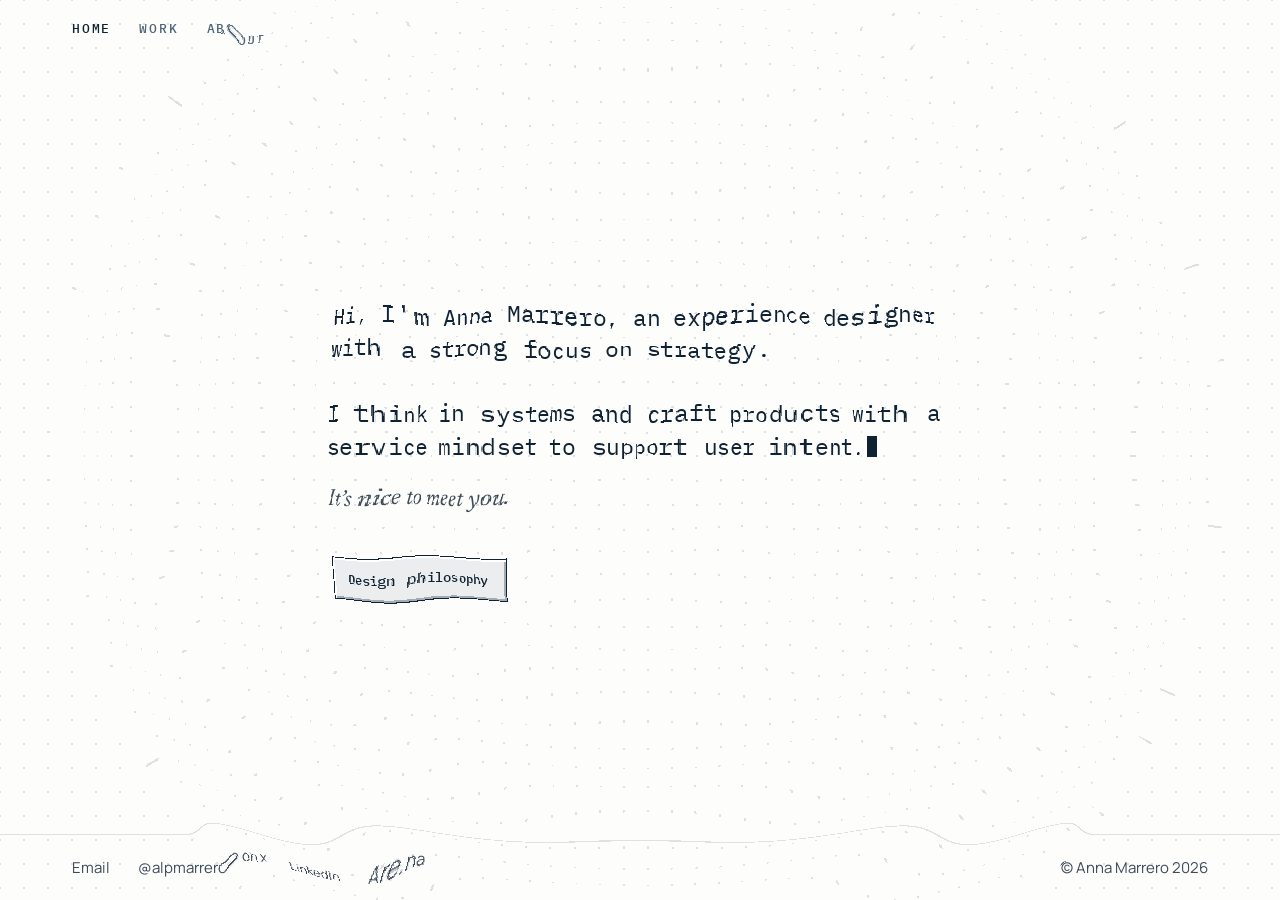
==== index.html @ e92972be "Initial commit: portfolio site Add Home nav link, improve nav legibility, and add subtle page transi" ====
<!doctype html>
<html lang="en">
<head>
<meta charset="utf-8">
<meta name="viewport" content="width=device-width, initial-scale=1">
<title>Anna Marrero — Experience Designer</title>
<meta name="description" content="Anna Marrero is an experience designer with a strong focus on strategy, systems and service design.">
<meta property="og:title" content="Anna Marrero — Experience Designer">
<meta property="og:description" content="Anna Marrero is an experience designer with a strong focus on strategy, systems and service design.">
<link rel="icon" href="/favicon.svg" type="image/svg+xml">
<link rel="preconnect" href="https://fonts.googleapis.com">
<link rel="preconnect" href="https://fonts.gstatic.com" crossorigin>
<link rel="stylesheet" href="https://fonts.googleapis.com/css2?family=Newsreader:opsz,wght@6..72,300;6..72,400&amp;family=Manrope:wght@400;600&amp;family=IBM+Plex+Mono:wght@400;500&amp;display=swap">
<style>
body{margin:0;background:#FDFDFC}
a{color:#0F2233}a:hover{color:#1F3A52}

/* Frosted glass over the page. The ripple clears it from the centre outward (driven from the
   script below). If the script never runs, it still fades away on its own. */
.hb-frost{animation:hb-safety .8s ease 4.5s forwards}
/* A no-op animation on the page itself: whenever the page is (re)played its start event
   restarts the ripple, even if nothing else is remounted. */
.hb-page{animation:hb-boot .01s both}
@keyframes hb-boot{from{opacity:.999}to{opacity:1}}
@keyframes hb-safety{to{opacity:0;visibility:hidden}}

.hb-nav a{text-decoration:none}
.hb-nav a:hover{text-decoration:underline;text-underline-offset:6px}
.hb-nav a:focus-visible{outline:2px solid #0F2233;outline-offset:4px}
.ft-links a{color:#3D4A57;text-decoration:none}
.ft-links a:hover{color:#0F2233;text-decoration:underline;text-underline-offset:5px}
.ft-links a:focus-visible{outline:2px solid #0F2233;outline-offset:4px}

/* Retro desktop-style button below the intro: square corners, bevelled edges, mono label.
   Pressing flips the bevel and nudges the label, like a classic OS button. */
.hb-btn{display:inline-flex;align-items:center;margin-top:18px;min-height:44px;padding:8px 18px;box-sizing:border-box;border-radius:0;border:1px solid #0F2233;background:#ECEDEE;color:#0F2233;font-family:'IBM Plex Mono','Courier New',monospace;font-size:14px;font-weight:500;letter-spacing:.02em;text-decoration:none;box-shadow:inset 2px 2px 0 #FFFFFF,inset -2px -2px 0 #A3ABB3;cursor:pointer}
.hb-btn:hover{background:#F4F5F6;color:#0F2233}
.hb-btn:active{background:#E2E4E6;box-shadow:inset 2px 2px 0 #A3ABB3,inset -2px -2px 0 #FFFFFF;padding:9px 17px 7px 19px}
.hb-btn:focus-visible{outline:1px dotted #0F2233;outline-offset:-6px}
/* Terminal-style cursor after the intro */
.hb-cursor{display:inline-block;width:.5em;height:.9em;margin-left:.12em;vertical-align:-.08em;background:#0F2233;animation:hb-blink 1.1s steps(1) infinite}
@keyframes hb-blink{50%{opacity:0}}
@media (prefers-reduced-motion: reduce){
  .hb-frost{display:none}
  .hb-cursor{animation:none}
}
/* Site header: logo placeholder and links in IBM Plex Mono; right side left open */
.hd-logo{display:inline-flex;align-items:center;justify-content:center;width:36px;height:36px;border-radius:10px;border:1px dashed rgba(15,34,51,.35);font-family:'IBM Plex Mono','Courier New',monospace;font-size:9px;font-weight:500;letter-spacing:.08em;text-transform:uppercase;color:#4E6578 !important;text-decoration:none !important}
.hd-links{display:flex;flex-wrap:wrap;gap:clamp(18px,2.4vw,28px);font-family:'IBM Plex Mono','Courier New',monospace;font-size:13px;font-weight:500;letter-spacing:.14em;text-transform:uppercase}
.hd-links a{color:#4E6578 !important;text-decoration:none !important;transition:color .2s ease}
.hd-links a:hover,.hd-links a[aria-current="page"]{color:#0F2233 !important}
</style>
<style>[hidden]{display:none !important}</style>
<link rel="stylesheet" href="/css/responsive.css">
</head>
<body>
<main class="hb-page" style="position: relative; min-height: 100vh; overflow: hidden; background: #FDFDFC; font-family: 'Manrope', system-ui, sans-serif">
  <svg aria-hidden="true" width="0" height="0" style="position: absolute">
    <filter id="hb-grain"><feTurbulence type="fractalNoise" baseFrequency="0.85" numOctaves="3" stitchTiles="stitch"></feTurbulence><feColorMatrix type="saturate" values="0"></feColorMatrix></filter>
    <!-- The ripple: a displacement map, redrawn every frame, that bends whatever sits on the page -->
    <filter id="hb-ripple" filterUnits="userSpaceOnUse" primitiveUnits="userSpaceOnUse" x="0" y="0" width="1440" height="900" color-interpolation-filters="sRGB">
      <feImage id="hb-ripple-map" x="0" y="0" width="1440" height="900" preserveAspectRatio="none" result="map"></feImage>
      <feDisplacementMap in="SourceGraphic" in2="map" scale="38" xChannelSelector="R" yChannelSelector="G"></feDisplacementMap>
    </filter>
  </svg>

  <!-- The interface surface: everything in here is bent by the ripple as it passes -->
  <div id="hb-surface" style="position: relative; min-height: 100vh">
    <div aria-hidden="true" style="position: absolute; inset: 0; background-image: radial-gradient(circle, rgba(15,34,51,.13) 1px, transparent 1.4px); background-size: 24px 24px; background-position: 12px 12px; pointer-events: none"></div>

    <!-- Top menu, the same as the other pages -->
    <div style="position: absolute; top: 0; left: 0; right: 0; z-index: 2">
      <div style="max-width: 1200px; margin: 0 auto; padding: 0 clamp(16px, 4vw, 32px); box-sizing: border-box">
        <header class="hb-nav" style="display: flex; flex-wrap: wrap; align-items: center; justify-content: space-between; gap: 12px 16px; padding: clamp(14px, 2vw, 20px) 0">
          <div style="display: flex; align-items: center; gap: clamp(20px, 3vw, 36px)">
            <nav class="hd-links" aria-label="Main"><a href="/" aria-current="page">Home</a><a href="/work">Work</a><a href="/about">About</a></nav>
          </div>
          <!-- Right side: intentionally left open -->
          <div aria-hidden="true"></div>
        </header>
      </div>
    </div>

    <!-- Text in a narrow centred column (about 45 characters a line), left-aligned within it -->
    <div style="position: relative; min-height: 100vh; max-width: 1200px; margin: 0 auto; display: flex; align-items: center; padding: 48px clamp(16px, 4vw, 32px); box-sizing: border-box">
      <div style="max-width: 620px; width: 100%; margin: 0 auto; display: flex; flex-direction: column; align-items: flex-start; gap: 22px; text-align: left">
        <!-- Intro line set in the same type as the heading, so the two read as one statement -->
        <div style="display: flex; flex-direction: column; align-items: flex-start">
          <h1 class="hb-term" style="margin: 0; font-family: 'IBM Plex Mono', 'Courier New', monospace; font-size: clamp(20px, calc(20px + 4 * (100vw - 390px) / 1050), 24px); font-weight: 400; line-height: 1.4; letter-spacing: -0.01em; color: #0F2233; text-wrap: pretty">Hi, I'm Anna Marrero, an experience designer with a strong focus on strategy.<br><br>I think in systems and craft products with a service mindset to support user intent.<span class="hb-cursor" aria-hidden="true"></span></h1>
        </div>
        <p style="margin: 0; max-width: 520px; font-family: 'Newsreader', Georgia, serif; font-size: clamp(20px, calc(20px + 4 * (100vw - 390px) / 1050), 24px); font-style: italic; font-weight: 400; line-height: 1.4; color: #3D4A57">It’s nice to meet you.</p>
        <!-- Link to the Design Philosophy section on the About page -->
        <a class="hb-btn" href="/about#manifesto">Design philosophy</a>
      </div>
    </div>
    <!-- Footer: email and social links on the left, name on the right -->
    <footer style="position: absolute; left: 0; right: 0; bottom: 0; z-index: 2; border-top: 1px solid rgba(15,34,51,.12)">
      <div style="max-width: 1200px; margin: 0 auto; padding: 22px clamp(16px, 4vw, 32px); box-sizing: border-box; display: flex; flex-wrap: wrap; align-items: center; justify-content: space-between; gap: 12px 24px; font-family: 'Manrope', system-ui, sans-serif; font-size: 15px; color: #3D4A57">
        <nav class="ft-links" aria-label="Elsewhere" style="display: flex; flex-wrap: wrap; gap: 8px clamp(16px, 2.4vw, 28px)"><a href="mailto:alpmarrero@gmail.com">Email</a><a href="https://x.com/alpmarrero" target="_blank" rel="noopener noreferrer">@alpmarrero on X</a>
          <a href="https://www.linkedin.com/in/alpmarrero/" target="_blank" rel="noopener noreferrer">LinkedIn</a>
          <a href="https://www.are.na/anna-marrero" target="_blank" rel="noopener noreferrer">Are.na</a>
        </nav>
        <p style="margin: 0">© Anna Marrero 2026</p>
      </div>
    </footer>
  </div>

  
  <div class="hb-frost" id="hb-frost" aria-hidden="true" style="position: absolute; inset: 0; background: rgba(250,250,249,.62); -webkit-backdrop-filter: blur(10px); backdrop-filter: blur(10px); pointer-events: none">
    <svg style="position: absolute; inset: 0; width: 100%; height: 100%; opacity: 0.35; mix-blend-mode: multiply"><rect width="100%" height="100%" filter="url(#hb-grain)"></rect></svg>
  </div>
  
</main>
<script src="/js/ripple.js" defer></script>
</body>
</html>
---- css/responsive.css ----
/* Shared responsive rules. Loaded after each page's own styles, so these win on small screens. */

/* Tablet and phone (single-column layouts) */
@media (max-width: 820px) {
  /* Paragraphs nudged down to line up with a heading beside them on desktop
     sit directly under the heading once the columns stack. */
  .cs-split > .cs-p[style*="padding-top"] { padding-top: 0 !important; }
  .cs-split { row-gap: 16px; }

  /* Analysis Agent quality gauge: stack the two labels so they don't collide. */
  .aa-gauge { padding-top: 62px; }
  .aa-gtag-final { bottom: 54px; }
}

/* Phone */
@media (max-width: 600px) {
  /* Small hint on expandable images, since phones have no hover cursor. */
  .cs-zoom { position: relative; }
  .cs-zoom::after {
    content: "Tap to expand";
    position: absolute;
    right: 8px;
    bottom: 8px;
    padding: 4px 9px;
    border-radius: 999px;
    background: rgba(15, 34, 51, .82);
    color: #F3F5F6;
    font: 600 12px/1.3 'Manrope', system-ui, sans-serif;
    pointer-events: none;
  }
}

/* --- Page transitions ---------------------------------------------------
   Gentle "fade-through" when moving between pages (Home → Work, etc.).
   The leaving page fades out, then the arriving page fades in while rising
   a few pixels. Uses the browser's View Transitions API; older browsers
   just navigate normally, so nothing breaks. */
@view-transition {
  navigation: auto;
}

@keyframes vt-page-out {
  to { opacity: 0; }
}
@keyframes vt-page-in {
  from { opacity: 0; transform: translateY(12px); }
  to   { opacity: 1; transform: translateY(0); }
}

/* Leaving page: fade out first. */
::view-transition-old(root) {
  animation: vt-page-out 0.28s cubic-bezier(0.4, 0, 0.2, 1) both;
}
/* Arriving page: fade in and rise, starting just after the old one leaves. */
::view-transition-new(root) {
  animation: vt-page-in 0.5s cubic-bezier(0.22, 1, 0.36, 1) 0.14s both;
}

/* Respect the system "reduce motion" setting: skip the motion entirely. */
@media (prefers-reduced-motion: reduce) {
  ::view-transition-old(root),
  ::view-transition-new(root) {
    animation: none;
  }
}
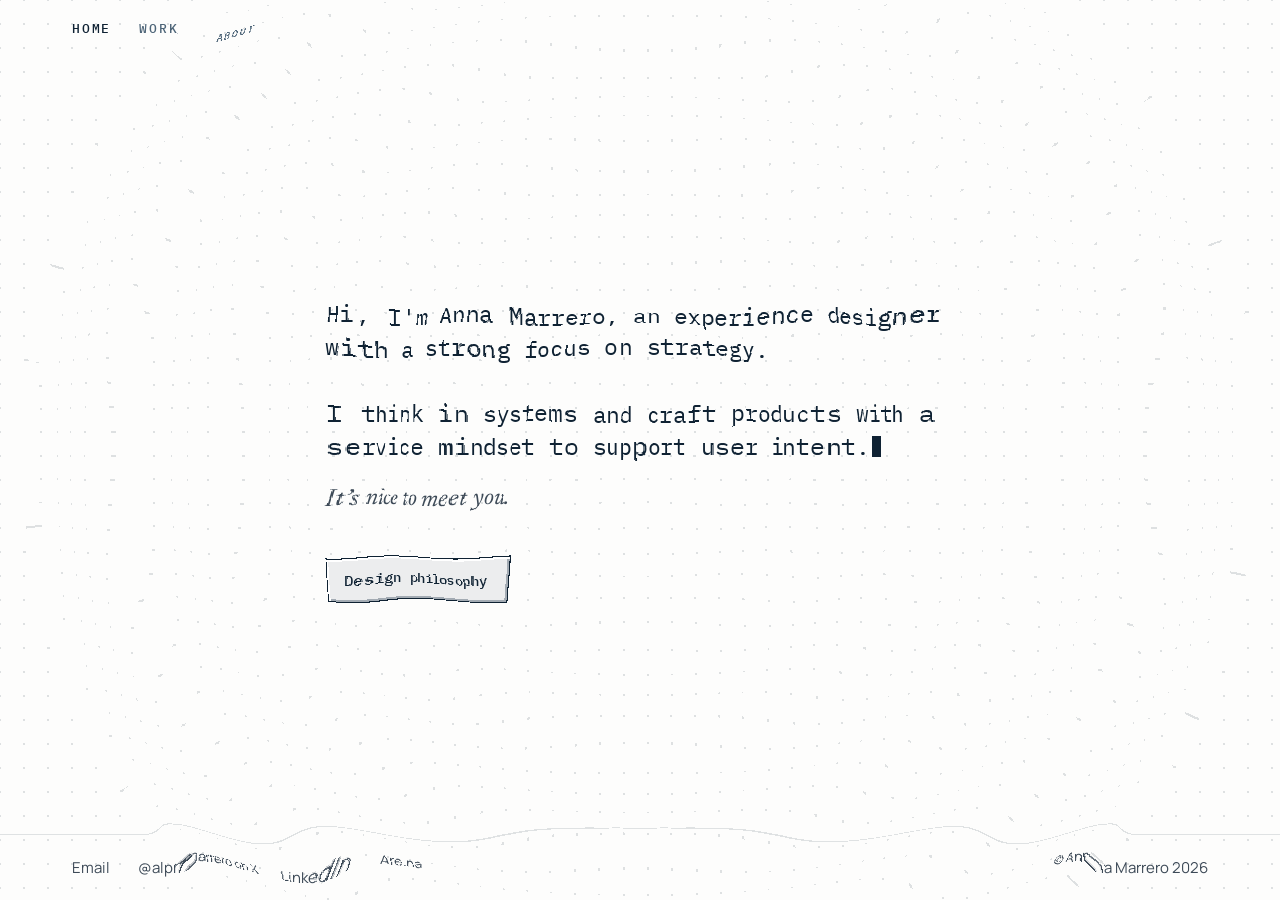
==== commit 8111dcc9: "Prerender next page on hover for smooth live transitions Add Speculation Rules (js/prefetch.js) so s" ====
--- a/index.html
+++ b/index.html
@@ -112,5 +112,6 @@
   
 </main>
 <script src="/js/ripple.js" defer></script>
+<script src="/js/prefetch.js" defer></script>
 </body>
 </html>
